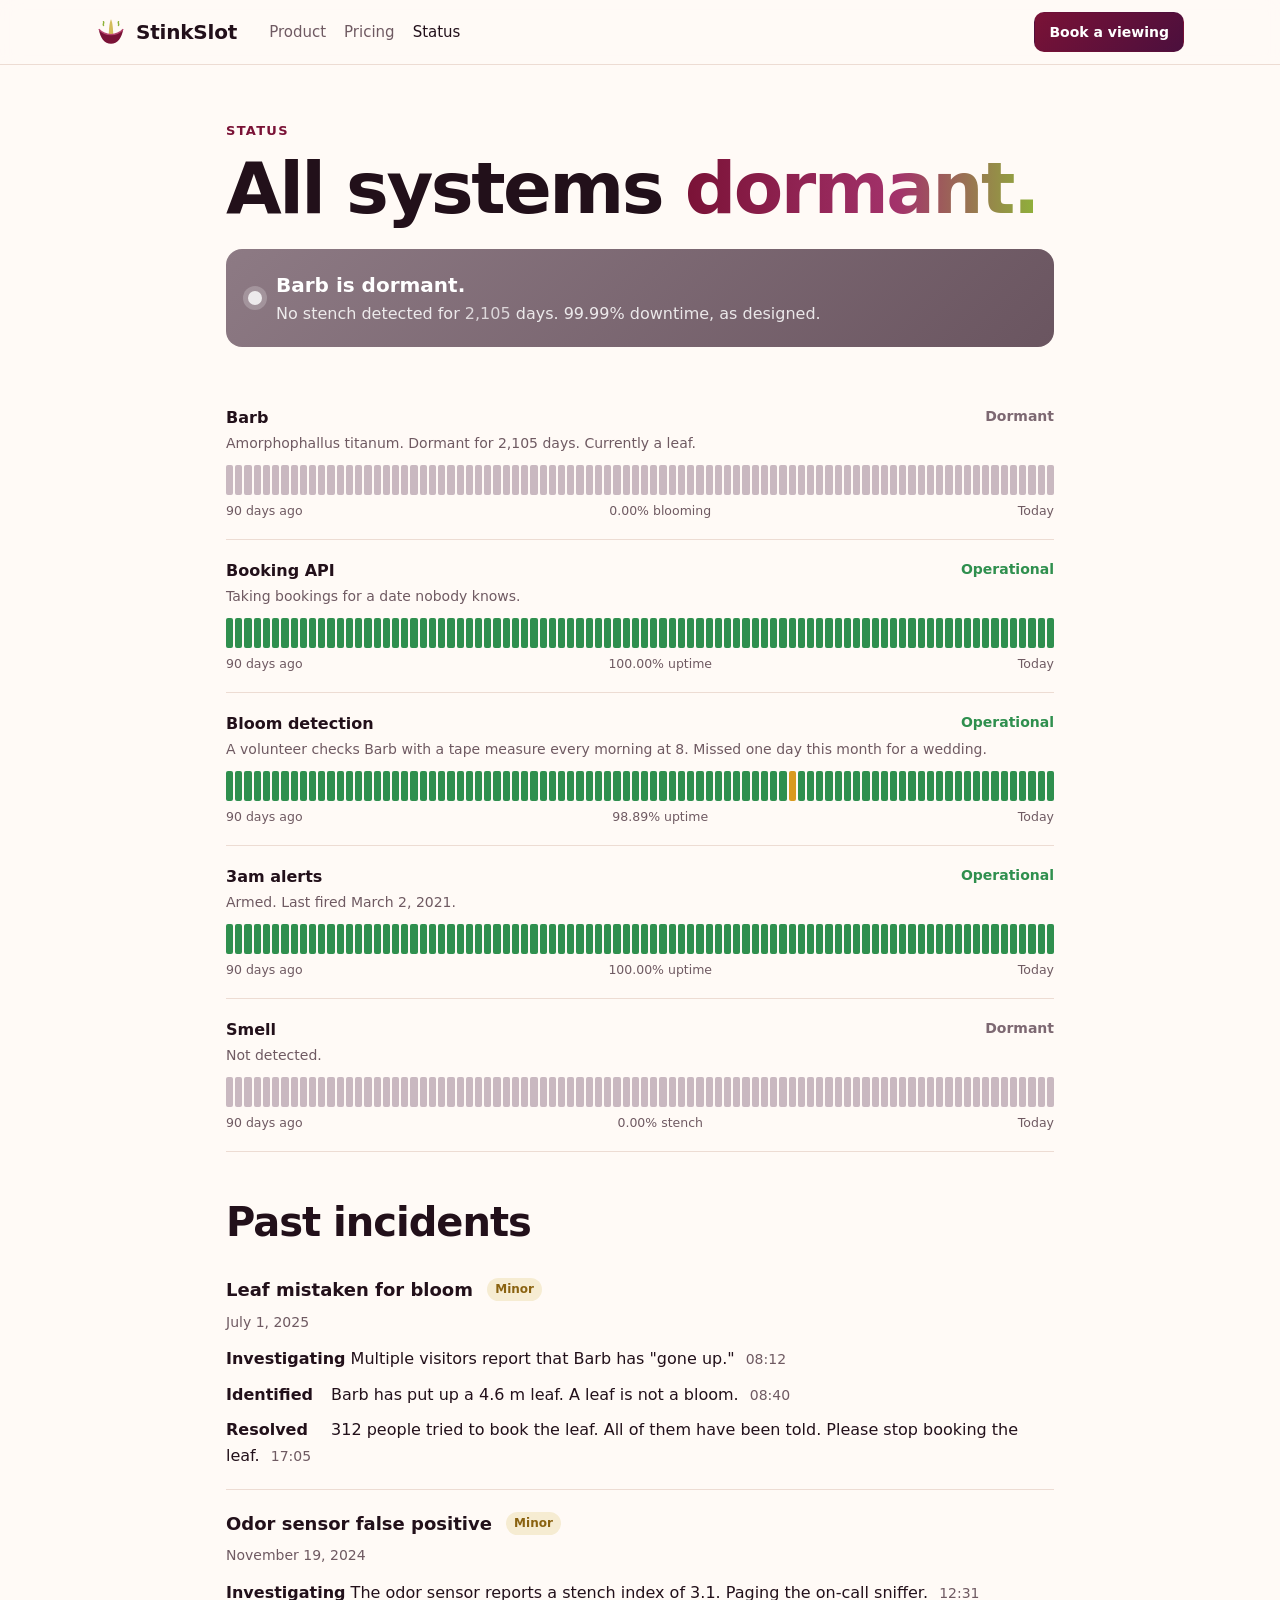
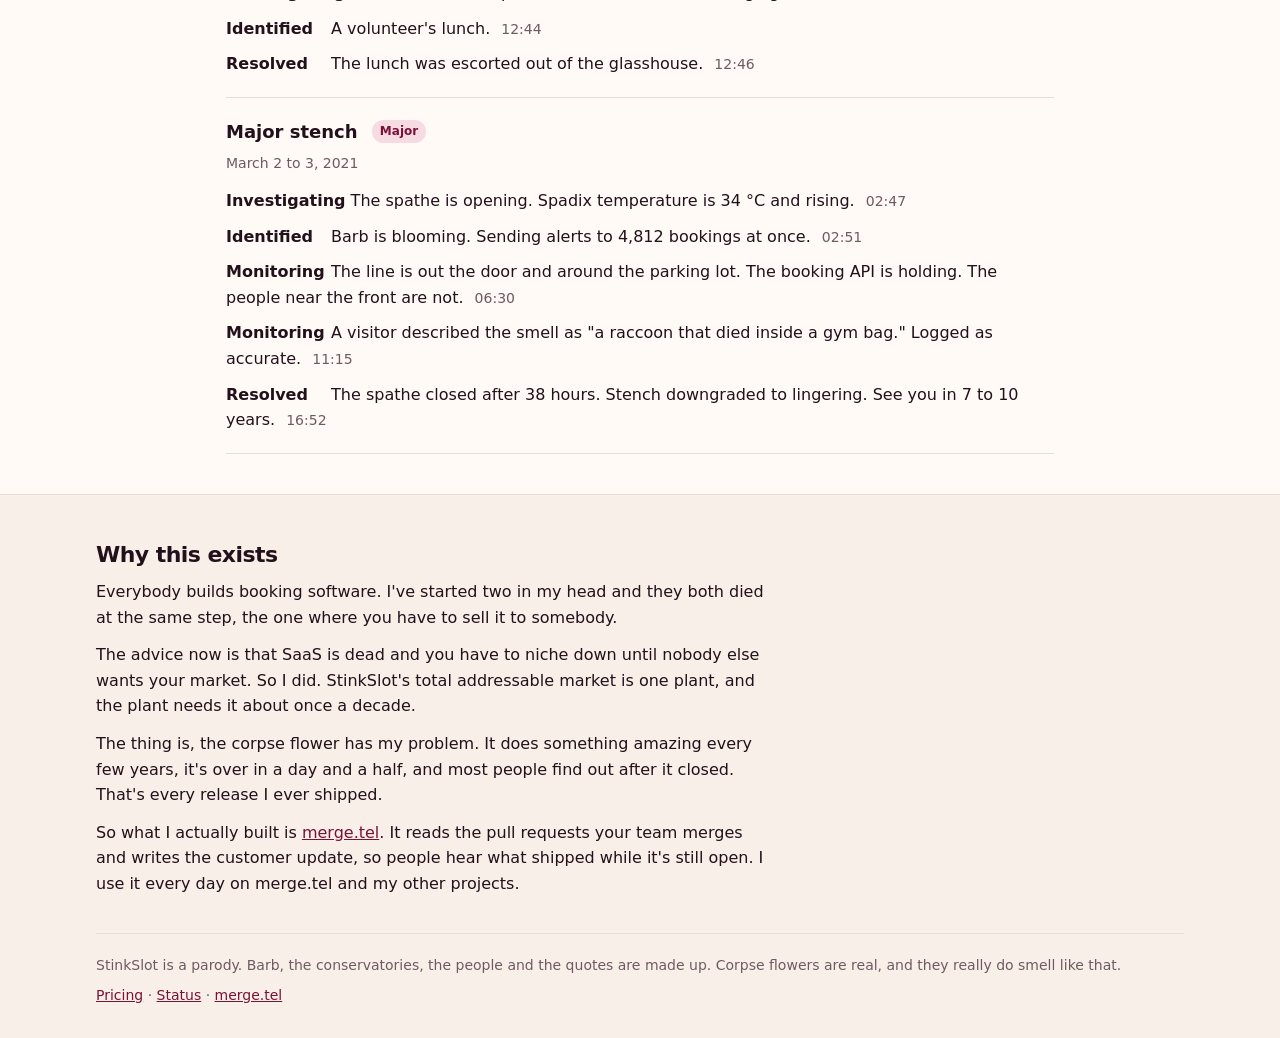
==== status/index.html @ 562922c7 "StinkSlot: booking software for one corpse flower A parody landing page, pricing and status page, wi" ====
<!doctype html>
<html lang="en">
<head>
<meta charset="utf-8">
<meta name="viewport" content="width=device-width, initial-scale=1">
<title>Status · StinkSlot</title>
<meta name="description" content="StinkSlot system status. All systems dormant. A parody.">
<meta property="og:title" content="Status · StinkSlot">
<meta property="og:image" content="https://mergetel.github.io/stinkslot/assets/og.png">
<meta name="twitter:card" content="summary_large_image">
<link rel="icon" href="../assets/favicon.svg" type="image/svg+xml">
<link rel="stylesheet" href="../assets/site.css">
<style>
  .top { padding: 56px 0 8px; }
  .banner { display: flex; align-items: center; gap: 14px; margin: 24px 0 32px; padding: 20px 22px; border-radius: 16px; color: #fff; background: linear-gradient(135deg, #8d7a84, #6a5560); }
  .banner b { font-size: 20px; }
  .banner span { opacity: .85; }
  .dot { flex: none; width: 14px; height: 14px; border-radius: 50%; background: #fff; box-shadow: 0 0 0 5px rgba(255, 255, 255, .25); }

  .comp { padding: 18px 0; border-bottom: 1px solid var(--line); }
  .comp-head { display: flex; justify-content: space-between; gap: 12px; flex-wrap: wrap; }
  .comp-head b { font-size: 16px; }
  .comp-head .st { font-weight: 600; font-size: 14px; }
  .st.ok { color: var(--ok); }
  .st.dm { color: #7d6872; }
  .comp p { margin: 2px 0 10px; color: var(--muted); font-size: 14px; }
  .bars { display: grid; grid-template-columns: repeat(90, 1fr); gap: 2px; height: 30px; }
  .bars i { border-radius: 2px; background: var(--ok); }
  .bars.dm i { background: var(--dormant); }
  .bars i.blip { background: var(--warn); }
  .bars-foot { display: flex; justify-content: space-between; margin-top: 6px; color: var(--muted); font-size: 12.5px; }

  .incidents { margin-top: 48px; }
  .inc { padding: 20px 0; border-bottom: 1px solid var(--line); }
  .inc h3 { margin: 0 0 4px; }
  .inc time { color: var(--muted); font-size: 14px; }
  .inc ol { margin: 12px 0 0; padding: 0; list-style: none; display: grid; gap: 10px; }
  .inc li b { display: inline-block; min-width: 100px; }
  .inc li span { color: var(--muted); font-size: 14px; margin-left: 6px; }
  .sev { display: inline-block; margin-left: 8px; padding: 2px 8px; border-radius: 999px; font-size: 12px; font-weight: 700; vertical-align: 3px; }
  .sev.major { background: #f6dbe3; color: var(--brand); }
  .sev.minor { background: #f6ecd2; color: #8a6210; }
</style>
</head>
<body>
<header id="nav"></header>

<main class="wrap" style="max-width:860px">
  <section class="top">
    <p class="kicker">Status</p>
    <h1>All systems <span class="grad">dormant.</span></h1>
    <div class="banner"><span class="dot" aria-hidden="true"></span><div><b>Barb is dormant.</b><br><span>No stench detected for <span data-dormant>0</span> days. 99.99% downtime, as designed.</span></div></div>
  </section>

  <section aria-label="Components" id="comps"></section>

  <section class="incidents" aria-labelledby="past">
    <h2 id="past">Past incidents</h2>

    <article class="inc">
      <h3>Leaf mistaken for bloom <span class="sev minor">Minor</span></h3>
      <time datetime="2025-07-01">July 1, 2025</time>
      <ol>
        <li><b>Investigating</b> Multiple visitors report that Barb has "gone up." <span>08:12</span></li>
        <li><b>Identified</b> Barb has put up a 4.6 m leaf. A leaf is not a bloom. <span>08:40</span></li>
        <li><b>Resolved</b> 312 people tried to book the leaf. All of them have been told. Please stop booking the leaf. <span>17:05</span></li>
      </ol>
    </article>

    <article class="inc">
      <h3>Odor sensor false positive <span class="sev minor">Minor</span></h3>
      <time datetime="2024-11-19">November 19, 2024</time>
      <ol>
        <li><b>Investigating</b> The odor sensor reports a stench index of 3.1. Paging the on-call sniffer. <span>12:31</span></li>
        <li><b>Identified</b> A volunteer's lunch. <span>12:44</span></li>
        <li><b>Resolved</b> The lunch was escorted out of the glasshouse. <span>12:46</span></li>
      </ol>
    </article>

    <article class="inc">
      <h3>Major stench <span class="sev major">Major</span></h3>
      <time datetime="2021-03-02">March 2 to 3, 2021</time>
      <ol>
        <li><b>Investigating</b> The spathe is opening. Spadix temperature is 34 °C and rising. <span>02:47</span></li>
        <li><b>Identified</b> Barb is blooming. Sending alerts to 4,812 bookings at once. <span>02:51</span></li>
        <li><b>Monitoring</b> The line is out the door and around the parking lot. The booking API is holding. The people near the front are not. <span>06:30</span></li>
        <li><b>Monitoring</b> A visitor described the smell as "a raccoon that died inside a gym bag." Logged as accurate. <span>11:15</span></li>
        <li><b>Resolved</b> The spathe closed after 38 hours. Stench downgraded to lingering. See you in 7 to 10 years. <span>16:52</span></li>
      </ol>
    </article>
  </section>
</main>

<footer id="foot"></footer>
<script src="../assets/site.js"></script>
<script>
(() => {
  const days = window.BARB.daysDormant().toLocaleString('en-US');
  const COMPS = [
    { name: 'Barb', note: `Amorphophallus titanum. Dormant for ${days} days. Currently a leaf.`, st: 'Dormant', dm: true, pct: '0.00% blooming' },
    { name: 'Booking API', note: 'Taking bookings for a date nobody knows.', st: 'Operational', pct: '100.00% uptime' },
    { name: 'Bloom detection', note: 'A volunteer checks Barb with a tape measure every morning at 8. Missed one day this month for a wedding.', st: 'Operational', pct: '98.89% uptime', blip: [61] },
    { name: '3am alerts', note: 'Armed. Last fired March 2, 2021.', st: 'Operational', pct: '100.00% uptime' },
    { name: 'Smell', note: 'Not detected.', st: 'Dormant', dm: true, pct: '0.00% stench' },
  ];
  document.getElementById('comps').innerHTML = COMPS.map((c) => `
    <div class="comp">
      <div class="comp-head"><b>${c.name}</b><span class="st ${c.dm ? 'dm' : 'ok'}">${c.st}</span></div>
      <p>${c.note}</p>
      <div class="bars ${c.dm ? 'dm' : ''}" aria-hidden="true">${Array.from({ length: 90 }, (_, i) => `<i${c.blip && c.blip.includes(i) ? ' class="blip"' : ''}></i>`).join('')}</div>
      <div class="bars-foot"><span>90 days ago</span><span>${c.pct}</span><span>Today</span></div>
    </div>`).join('');
})();
</script>
</body>
</html>
---- assets/site.css ----
:root {
  --bg: #fffaf6;
  --soft: #f9efe9;
  --line: #eddcd3;
  --text: #22101a;
  --muted: #6f5a62;
  --brand: #7a1236;
  --brand-2: #4b0f3d;
  --brand-ink: #ffffff;
  --spadix: #d4bd5c;
  --stink: #8fb339;
  --ok: #2f8f4e;
  --warn: #d99a1e;
  --dormant: #c9b8c0;
  --radius: 16px;
  color-scheme: light;
}
* { box-sizing: border-box; }
html { scroll-behavior: smooth; }
body {
  margin: 0;
  background: var(--bg);
  color: var(--text);
  font: 16px/1.6 ui-sans-serif, system-ui, -apple-system, "Segoe UI", Roboto, sans-serif;
}
img, svg, canvas { max-width: 100%; }
a { color: var(--brand); }
.wrap { max-width: 1120px; margin: 0 auto; padding: 0 16px; }
.sr { position: absolute; width: 1px; height: 1px; overflow: hidden; clip: rect(0 0 0 0); white-space: nowrap; }

/* Nav */
#nav { position: sticky; top: 0; z-index: 10; background: rgba(255, 250, 246, .86); backdrop-filter: blur(10px); border-bottom: 1px solid var(--line); }
.navbar { display: flex; align-items: center; gap: 20px; height: 64px; }
.brand { display: inline-flex; align-items: center; gap: 10px; font-weight: 800; font-size: 20px; color: var(--text); text-decoration: none; letter-spacing: -.01em; }
.brand svg { width: 30px; height: 30px; }
#nav nav { display: flex; gap: 18px; margin-left: 12px; }
#nav nav a { color: var(--muted); text-decoration: none; font-weight: 500; font-size: 15px; }
#nav nav a:hover, #nav nav a[aria-current] { color: var(--text); }
#nav .btn { margin-left: auto; }

/* Buttons */
.btn { display: inline-flex; align-items: center; justify-content: center; gap: 8px; padding: 12px 20px; border-radius: 12px; border: 1px solid var(--line); background: #fff; color: var(--text); font: inherit; font-weight: 600; text-decoration: none; cursor: pointer; transition: transform .08s ease, box-shadow .15s ease; }
.btn:hover { box-shadow: 0 4px 14px rgba(60, 10, 30, .12); }
.btn:active { transform: translateY(1px); }
.btn-primary { background: linear-gradient(135deg, var(--brand), var(--brand-2)); border-color: transparent; color: var(--brand-ink); }
.btn-sm { padding: 8px 14px; font-size: 14px; border-radius: 10px; }
.btn[disabled] { opacity: .6; cursor: progress; }

/* Type */
.eyebrow { display: inline-flex; align-items: center; gap: 8px; margin: 0 0 18px; padding: 5px 12px 5px 6px; border-radius: 999px; background: var(--soft); border: 1px solid var(--line); color: var(--muted); font-size: 14px; font-weight: 500; text-decoration: none; }
.eyebrow b { padding: 2px 8px; border-radius: 999px; background: var(--stink); color: #fff; font-size: 12px; letter-spacing: .04em; }
h1 { margin: 0 0 18px; font-size: clamp(38px, 7vw, 72px); line-height: 1.02; letter-spacing: -.035em; }
.grad { background: linear-gradient(90deg, var(--brand), #a3326b 60%, var(--stink)); -webkit-background-clip: text; background-clip: text; color: transparent; }
h2 { margin: 0 0 12px; font-size: clamp(26px, 4vw, 40px); line-height: 1.1; letter-spacing: -.025em; }
h3 { margin: 0 0 6px; font-size: 18px; }
.lede { margin: 0 0 28px; max-width: 640px; color: var(--muted); font-size: clamp(17px, 2.2vw, 20px); }
.center { text-align: center; }
.center .lede { margin-left: auto; margin-right: auto; }
section.block { padding: 80px 0; }
section.block.soft { background: var(--soft); border-top: 1px solid var(--line); border-bottom: 1px solid var(--line); }
.kicker { margin: 0 0 10px; color: var(--brand); font-weight: 700; font-size: 13px; letter-spacing: .1em; text-transform: uppercase; }

/* Cards */
.card { background: #fff; border: 1px solid var(--line); border-radius: var(--radius); padding: 24px; }
.grid { display: grid; gap: 18px; }
.g3 { grid-template-columns: repeat(3, 1fr); }
.g2 { grid-template-columns: repeat(2, 1fr); }
.muted { color: var(--muted); }
.fine { color: var(--muted); font-size: 14px; }

/* Footer */
#foot { margin-top: 40px; border-top: 1px solid var(--line); background: var(--soft); }
.john { max-width: 680px; padding: 48px 0 24px; }
.john h2 { font-size: 22px; }
.john p { margin: 0 0 12px; }
.footbar { display: flex; flex-wrap: wrap; justify-content: space-between; gap: 8px 24px; padding: 20px 0 32px; border-top: 1px solid var(--line); color: var(--muted); font-size: 14px; }
.footbar p { margin: 0; }

/* Modal */
dialog { width: min(480px, calc(100vw - 32px)); padding: 0; border: 1px solid var(--line); border-radius: 20px; box-shadow: 0 30px 80px rgba(60, 10, 30, .3); }
dialog::backdrop { background: rgba(34, 16, 26, .45); backdrop-filter: blur(3px); }
.dlg { padding: 28px; }
.dlg h2 { font-size: 24px; }
.dlg p { margin: 0 0 14px; color: var(--muted); }
.dlg .actions { display: flex; justify-content: flex-end; gap: 10px; margin-top: 8px; }

/* Toast */
.toast { position: fixed; left: 50%; bottom: 24px; z-index: 50; max-width: calc(100vw - 32px); padding: 12px 18px; border-radius: 12px; background: var(--text); color: #fff; font-size: 15px; box-shadow: 0 12px 30px rgba(34, 16, 26, .3); transform: translate(-50%, 20px); opacity: 0; pointer-events: none; transition: opacity .2s ease, transform .2s ease; }
.toast.on { opacity: 1; transform: translate(-50%, 0); }

@media (max-width: 860px) {
  .g3 { grid-template-columns: 1fr; }
  .g2 { grid-template-columns: 1fr; }
  #nav nav { gap: 14px; margin-left: auto; }
  #nav nav a { font-size: 14px; }
  #nav nav a.home, #nav .btn { display: none; }
  section.block { padding: 56px 0; }
}
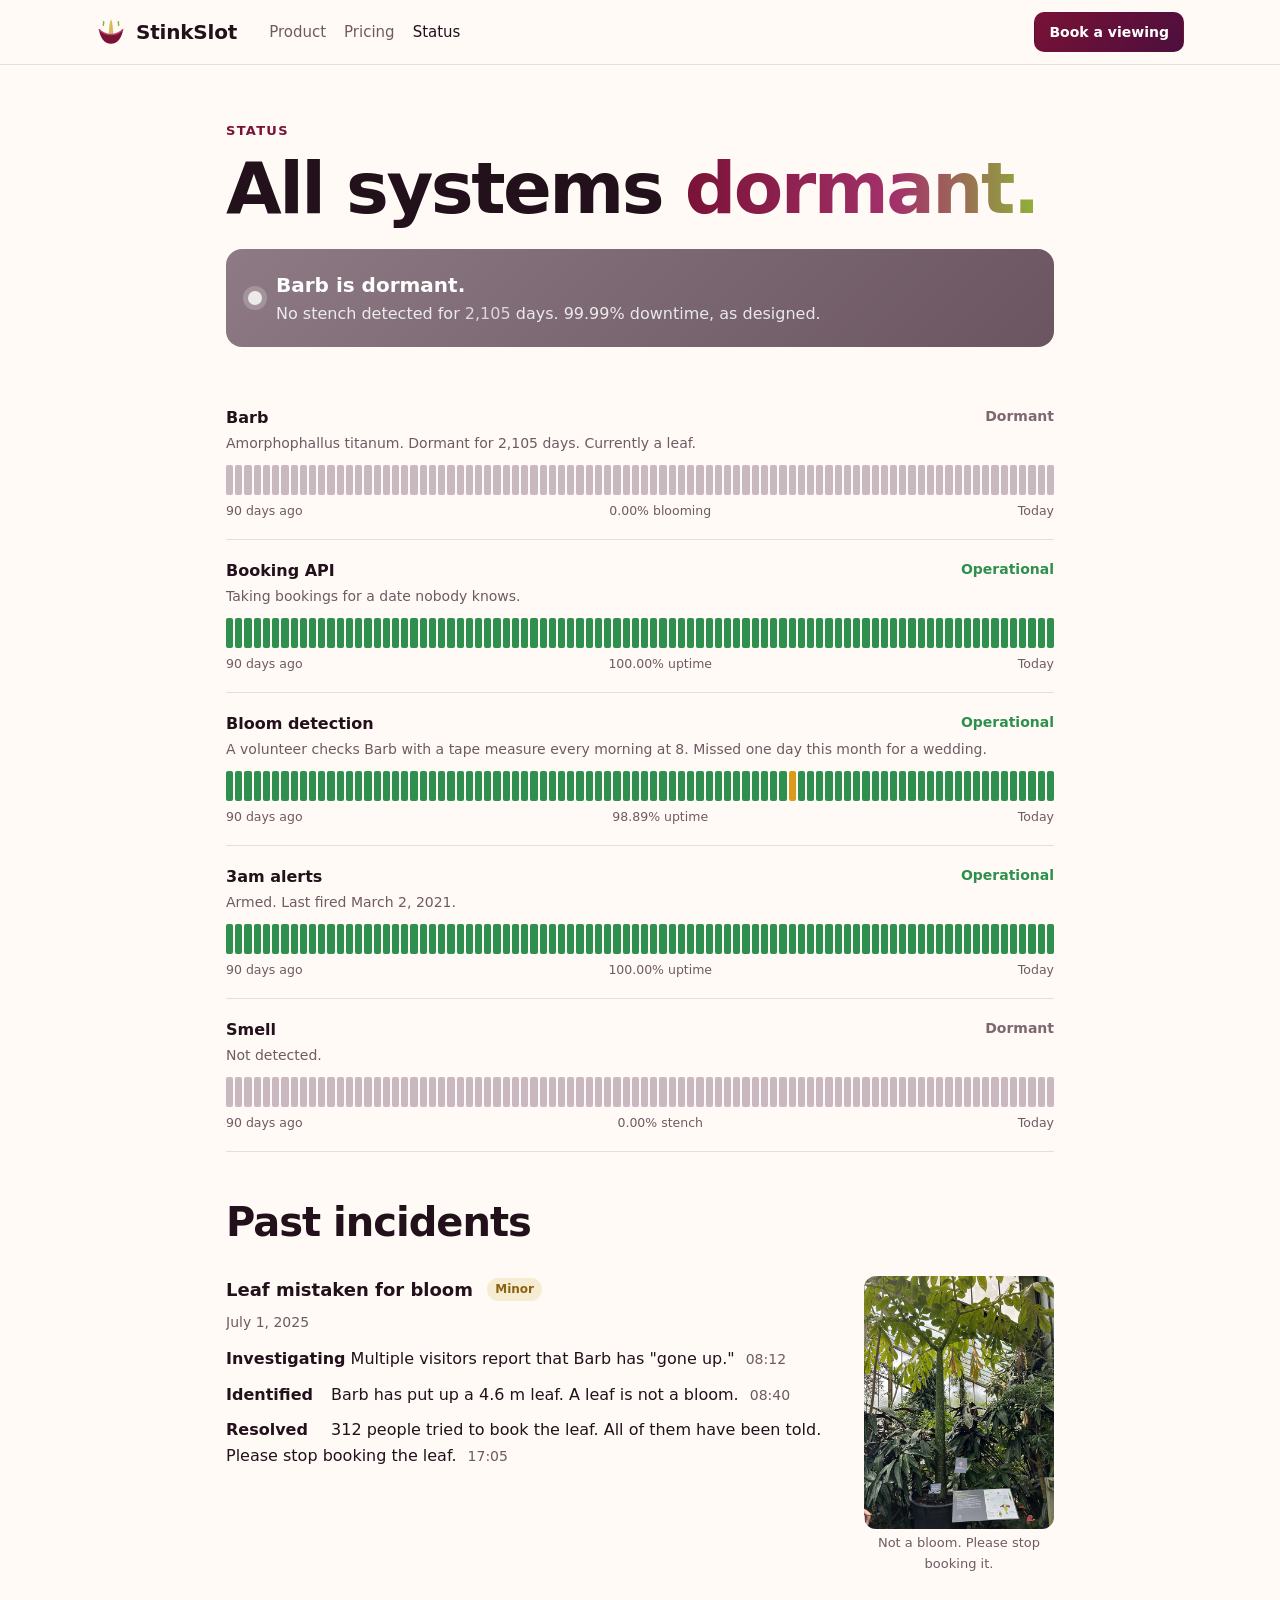
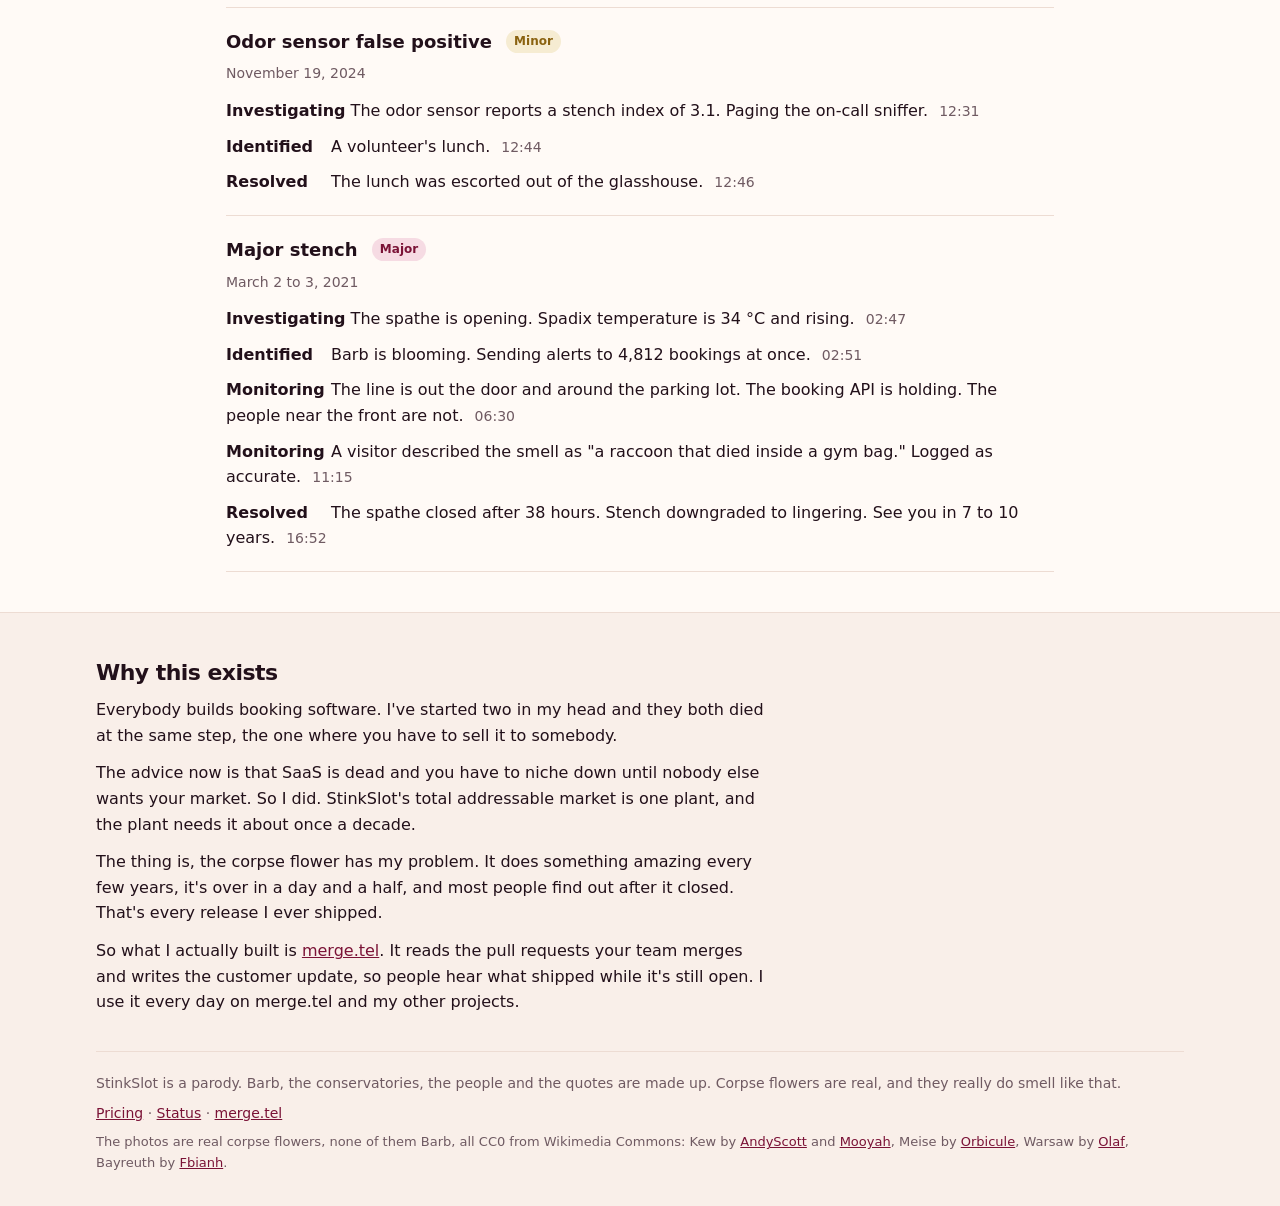
==== commit fcc6c0b1: "Add CC0 corpse flower photos from Wikimedia Commons Hero, booking banner, How it works cards, the st" ====
--- a/status/index.html
+++ b/status/index.html
@@ -37,6 +37,11 @@
   .inc ol { margin: 12px 0 0; padding: 0; list-style: none; display: grid; gap: 10px; }
   .inc li b { display: inline-block; min-width: 100px; }
   .inc li span { color: var(--muted); font-size: 14px; margin-left: 6px; }
+  .inc-fig { float: right; width: 190px; margin: 0 0 12px 20px; }
+  .inc-fig img { display: block; width: 100%; height: auto; aspect-ratio: 3 / 4; object-fit: cover; border-radius: 12px; }
+  .inc-fig figcaption { margin-top: 4px; color: var(--muted); font-size: 13px; text-align: center; }
+  .inc { overflow: hidden; }
+  @media (max-width: 560px) { .inc-fig { float: none; width: 100%; margin: 12px 0; } .inc-fig img { aspect-ratio: 4 / 3; } }
   .sev { display: inline-block; margin-left: 8px; padding: 2px 8px; border-radius: 999px; font-size: 12px; font-weight: 700; vertical-align: 3px; }
   .sev.major { background: #f6dbe3; color: var(--brand); }
   .sev.minor { background: #f6ecd2; color: #8a6210; }
@@ -58,6 +63,10 @@
     <h2 id="past">Past incidents</h2>
 
     <article class="inc">
+      <figure class="inc-fig">
+        <img src="../assets/photos/leaf.jpg" width="640" height="853" loading="lazy" alt="A corpse flower in its leaf stage: one tall stalk with a canopy of leaflets">
+        <figcaption>Not a bloom. Please stop booking it.</figcaption>
+      </figure>
       <h3>Leaf mistaken for bloom <span class="sev minor">Minor</span></h3>
       <time datetime="2025-07-01">July 1, 2025</time>
       <ol>
--- a/assets/site.css
+++ b/assets/site.css
@@ -75,6 +75,7 @@
 .john p { margin: 0 0 12px; }
 .footbar { display: flex; flex-wrap: wrap; justify-content: space-between; gap: 8px 24px; padding: 20px 0 32px; border-top: 1px solid var(--line); color: var(--muted); font-size: 14px; }
 .footbar p { margin: 0; }
+.footbar .credits { flex-basis: 100%; order: 3; font-size: 13px; }
 
 /* Modal */
 dialog { width: min(480px, calc(100vw - 32px)); padding: 0; border: 1px solid var(--line); border-radius: 20px; box-shadow: 0 30px 80px rgba(60, 10, 30, .3); }
